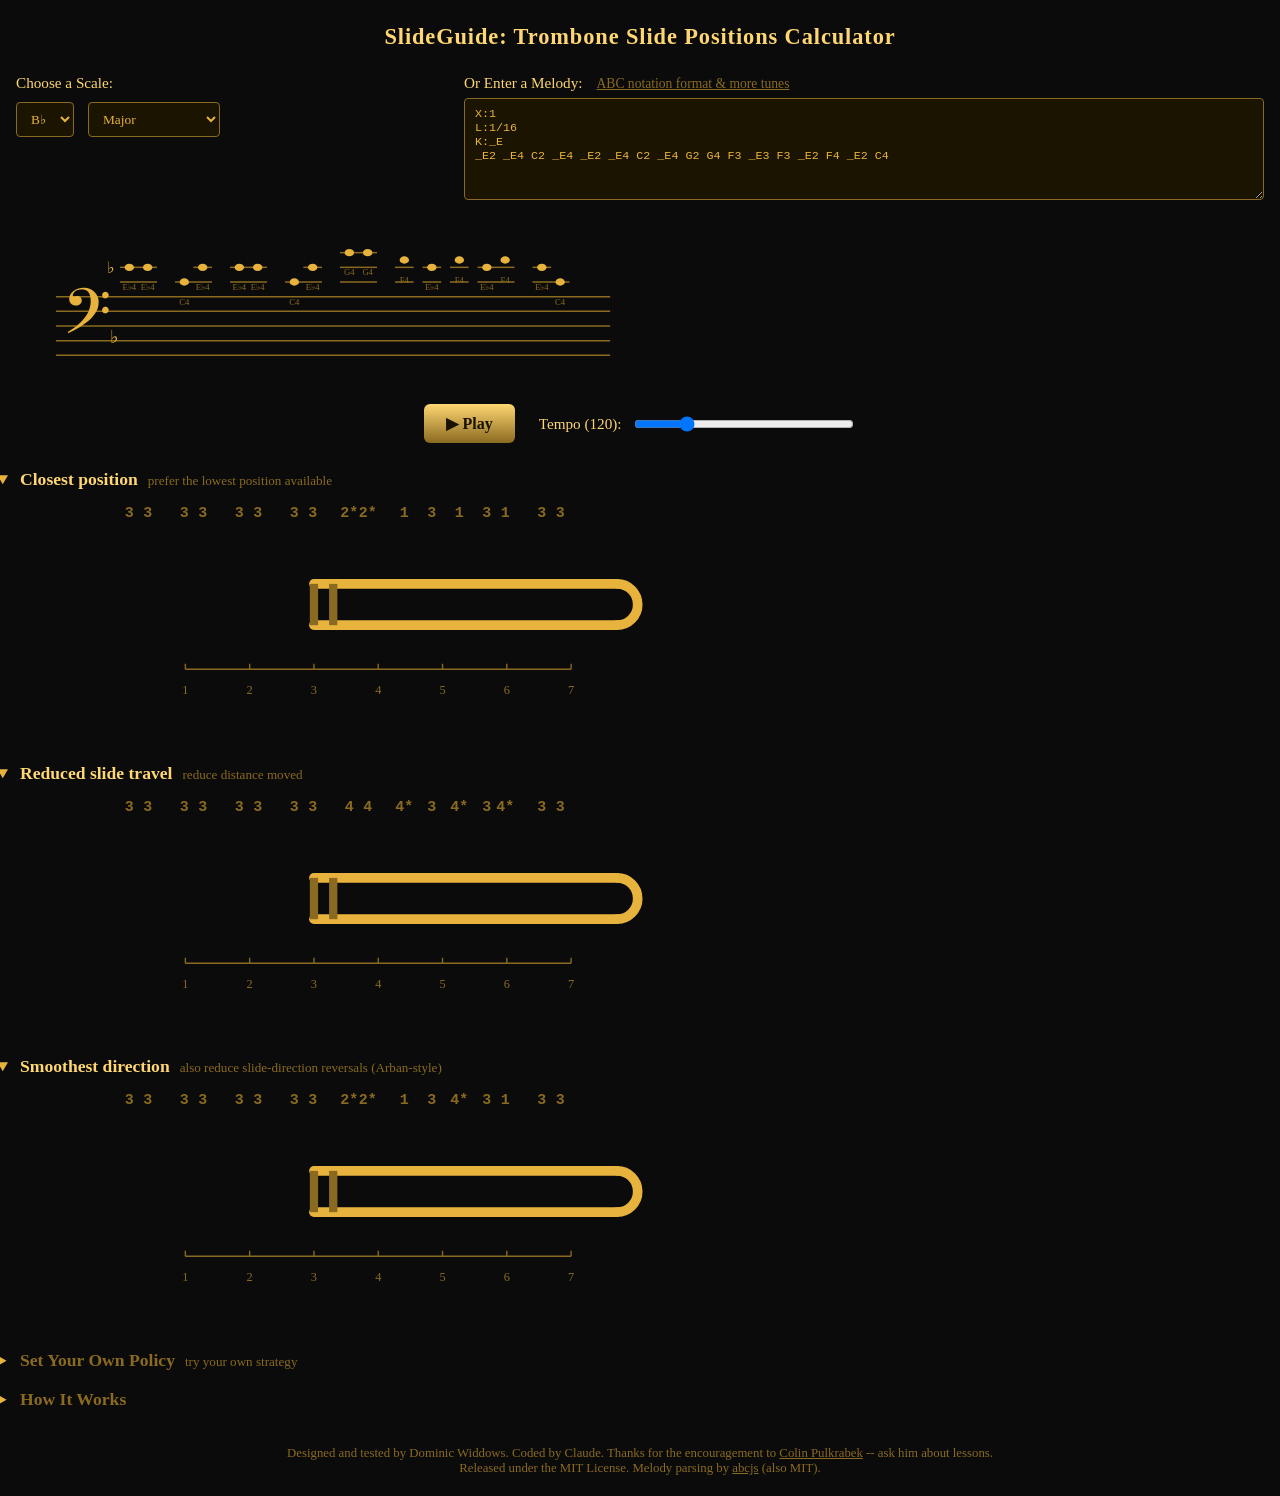
==== index.html @ 0768ce95 "Move CSS out of index.html into style.css Keeps index.html focused on layout/text/markup, with all p" ====
<!DOCTYPE html>
<html lang="en">
<head>
<meta charset="UTF-8">
<meta name="viewport" content="width=device-width, initial-scale=1">
<title>SlideGuide: Trombone Slide Positions Calculator</title>
<link rel="stylesheet" href="style.css">
</head>
<body>

<h1>SlideGuide: Trombone Slide Positions Calculator</h1>

<div class="stage">
  <div class="input-row">
    <div class="scale-entry">
      <label>Choose a Scale:</label>
      <div class="scale-controls">
        <select id="root-select"></select>
        <select id="type-select"></select>
      </div>
    </div>

    <div class="melody-entry">
      <div class="input-label-row">
        <label for="melody-input">Or Enter a Melody:</label>
        <a href="https://abcnotation.com/" target="_blank" rel="noopener">ABC notation format &amp; more tunes</a>
      </div>
      <textarea id="melody-input" rows="6" spellcheck="false" autocapitalize="off" autocorrect="off" autocomplete="off">X:1
L:1/16
K:_E
_E2 _E4 C2 _E4 _E2 _E4 C2 _E4 G2 G4 F3 _E3 F3 _E2 F4 _E2 C4</textarea>
      <div class="melody-controls">
        <span id="melody-error" class="melody-error"></span>
      </div>
    </div>
  </div>

  <div class="staff-scroll" id="staff-scroll">
    <svg id="staff-svg"></svg>
  </div>

  <div class="playback-row">
    <button id="play-btn">&#9654; Play</button>
    <div class="tempo-entry">
      <label for="tempo-select">Tempo (<span id="tempo-value">120</span>):</label>
      <input type="range" id="tempo-select" min="40" max="400" step="1" value="120">
    </div>
  </div>

  <div class="panels" id="panels"></div>

  <details class="panel-details" id="how-it-works">
    <summary><h2>How It Works</h2></summary>
    <div class="panel-body how-it-works-body">
      <h3>1. The problem</h3>
      <p>Many notes on a trombone can be played in more than one slide position: a pitch comes
      from the slide length <em>and</em> which harmonic (partial) of that length's overtone
      series you buzz, so different combinations often land on the same note. A trombonist picks
      one every time, and the choice matters -- it changes how far the slide travels, how often
      it changes direction, and how close to the bell it sits.</p>

      <h3>2. Which notes each position can play</h3>
      <p>Position 1's fundamental is the horn's pedal B♭; each position down lowers that
      fundamental by a semitone, and each fundamental carries its own harmonic series:</p>
      <div class="table-scroll">
        <table class="how-it-works-table">
          <thead>
            <tr><th>Position</th><th>Fundamental</th><th>2nd</th><th>3rd</th><th>4th</th><th>5th</th><th>6th</th><th>7th</th><th>8th</th></tr>
          </thead>
          <tbody>
            <tr><td>1</td><td>B♭1</td><td>B♭2</td><td>F3</td><td>B♭3</td><td>D4</td><td>F4</td><td>&mdash;</td><td>B♭4</td></tr>
            <tr><td>2</td><td>A1</td><td>A2</td><td>E3</td><td>A3</td><td>C♯4</td><td>E4</td><td>G4*</td><td>A4</td></tr>
            <tr><td>3</td><td>A♭1</td><td>A♭2</td><td>E♭3</td><td>A♭3</td><td>C4</td><td>E♭4</td><td>G♭4*</td><td>A♭4</td></tr>
            <tr><td>4</td><td>G1</td><td>G2</td><td>D3</td><td>G3</td><td>B3</td><td>D4</td><td>F4*</td><td>G4</td></tr>
            <tr><td>5</td><td>G♭1</td><td>G♭2</td><td>D♭3</td><td>G♭3</td><td>B♭3</td><td>D♭4</td><td>E4*</td><td>G♭4</td></tr>
            <tr><td>6</td><td>F1</td><td>F2</td><td>C3</td><td>F3</td><td>A3</td><td>C4</td><td>E♭4*</td><td>F4</td></tr>
            <tr><td>7</td><td>E1</td><td>E2</td><td>B2</td><td>E3</td><td>G♯3</td><td>B3</td><td>D4*</td><td>E4</td></tr>
          </tbody>
        </table>
      </div>
      <p class="table-caption">* the 7th partial is always noticeably flat (about a third of a
      semitone) -- the position shown already has the real correction players use (shortening the
      slide slightly to sharpen it back up) baked in. Position 1 has no 7th partial listed at all
      (&mdash;): it's the slide fully closed, the shortest it can physically be, so there's no room
      left to shorten it further and correct that flatness -- unlike every other position.</p>

      <p>Inverting this table gives us a list of which positions are available for playing each
      note -- one row per pitch class, one column per octave, so you can see how the choices
      shift as a scale climbs:</p>
      <div class="table-scroll">
        <table class="how-it-works-table">
          <thead>
            <tr><th>Note</th><th>Octave 2</th><th>Octave 3</th><th>Octave 4</th><th>&hellip;</th></tr>
          </thead>
          <tbody>
            <tr><td>E</td><td>7</td><td>2, 7</td><td>2, 5*, 7</td><td>&hellip;</td></tr>
            <tr><td>F</td><td>6</td><td>1, 6</td><td>1, 4*, 6</td><td>&hellip;</td></tr>
            <tr><td>G♭</td><td>5</td><td>5</td><td>3*, 5, 7*</td><td>&hellip;</td></tr>
            <tr><td>G</td><td>4</td><td>4</td><td>2*, 4, 6*</td><td>&hellip;</td></tr>
            <tr><td>A♭</td><td>3</td><td>3, 7</td><td>3, 5*</td><td>&hellip;</td></tr>
            <tr><td>A</td><td>2</td><td>2, 6</td><td>2, 4*</td><td>&hellip;</td></tr>
            <tr><td>B♭</td><td>1</td><td>1, 5</td><td>1, 3*</td><td>&hellip;</td></tr>
            <tr><td>B</td><td>7</td><td>4, 7</td><td>2*</td><td>&hellip;</td></tr>
            <tr><td>C</td><td></td><td>6</td><td>3, 6</td><td>&hellip;</td></tr>
            <tr><td>D♭</td><td></td><td>5</td><td>2, 5</td><td>&hellip;</td></tr>
            <tr><td>D</td><td></td><td>4</td><td>1, 4, 7*</td><td>&hellip;</td></tr>
            <tr><td>E♭</td><td></td><td>3</td><td>3, 6*</td><td>&hellip;</td></tr>
            <tr><td>&hellip;</td><td>&hellip;</td><td>&hellip;</td><td>&hellip;</td><td>&hellip;</td></tr>
          </tbody>
        </table>
      </div>
      <p class="table-caption">* approximate (a flat 7th partial, or a hard-to-reach high 9th).
      Options thin out toward octave 5 in this snippet only because that's the edge of the range
      shown, not a real rule -- the trailing &hellip; is there so that doesn't read as "high notes
      just have fewer choices". Blank cells are outside this horn's practical range at that
      octave.</p>

      <h3>3. What the solver optimizes</h3>
      <p>Given a note with several playable positions, which one is "best" depends on what you're
      optimizing for. This widget scores every candidate on four things:</p>
      <div class="table-scroll">
        <table class="how-it-works-table">
          <thead>
            <tr><th>Weight</th><th>What it means</th><th>How it's calculated</th></tr>
          </thead>
          <tbody>
            <tr>
              <td>Position</td>
              <td>Prefer a low position number ("closer to the bell").</td>
              <td rowspan="2"><code>position ^ exponent &times; weight</code></td>
            </tr>
            <tr>
              <td>Position exponent</td>
              <td>Makes 5th-7th position disproportionately costlier than 1st-4th, rather than
              everything scaling together.</td>
            </tr>
            <tr>
              <td>Position change</td>
              <td>Prefer less total slide travel between notes.</td>
              <td><code>|position &minus; previous position| &times; weight</code></td>
            </tr>
            <tr>
              <td>Direction change</td>
              <td>Prefer fewer reversals of slide direction. A clean reversal (the slide was
              moving one way, now moves the other) costs a full point; a turn via a note where
              the slide briefly stops costs only a quarter, since stopping on the way up or down
              isn't really the same problem as doubling straight back.</td>
              <td><code>1 &times; weight</code> (clean reversal), <code>0.25 &times; weight</code>
              (via a stationary note), <code>0</code> otherwise</td>
            </tr>
          </tbody>
        </table>
      </div>

      <h3>4. Calculating a Total Score for a Whole Passage</h3>
      <p>The total cost of a position sequence is these four costs added up across every note:
      each note's own position cost, plus the position-change and direction-change cost between
      it and the note before it. A locally cheapest choice for one note can force an expensive one
      at the next, so the solver weighs the whole passage together as a dynamic program: moving
      through it one note at a time, it keeps track of the cheapest running total for every
      (position, incoming-direction)
      combination reachable so far, carrying forward whichever paths could still turn out
      cheapest overall, and only reads off the actual position sequence once it reaches the last
      note and knows which running total won.</p>
      <p>The three fixed panels above are this same solver, just weighted differently -- there's
      no single "correct" position policy, only different ways to choose what to optimize for.
      "Set Your Own Policy" lets you weight those same four things yourself and see what comes
      out.</p>

      <h3>FAQ</h3>
      <p><strong>Can I upload sheet music, a PDF, or a MuseScore file instead of typing ABC?</strong>
      We don't accept file uploads here, since there's been no work done on copyright protection
      for that. You can try converting your file to ABC notation. Tools that sometimes work easily
      include <a href="https://musescore.org/" target="_blank" rel="noopener">MuseScore</a> (free,
      can export a score straight to ABC notation) and
      <a href="https://easyabc.sourceforge.net/" target="_blank" rel="noopener">EasyABC</a> (a
      dedicated ABC editor that can also import MusicXML). Either way, once it's ABC text, paste it
      in here.</p>
    </div>
  </details>

  <p class="credits">Designed and tested by Dominic Widdows. Coded by Claude.
  Thanks for the encouragement to <a href="https://www.colinpulkrabek.com/" target="_blank"
  rel="noopener">Colin Pulkrabek</a> -- ask him about lessons.<br>
  Released under the MIT License. Melody parsing by
  <a href="https://abcjs.net/" target="_blank" rel="noopener">abcjs</a> (also MIT).</p>
</div>

<script src="music-theory.js"></script>
<script src="trombone-positions.js"></script>
<script src="solver.js"></script>
<script src="abcjs-basic-min.js"></script>
<script src="abc-import.js"></script>
<script src="trombone.js"></script>
</body>
</html>
---- style.css ----
:root {
    --brass: #e8b33d;
    --brass-bright: #ffd772;
    --brass-dim: #8a6a20;
    --bg: #0b0b0b;
  }
  html, body {
    margin: 0;
    padding: 0;
    width: 100%;
    background: var(--bg);
    color: var(--brass);
    font-family: Georgia, 'Times New Roman', serif;
    display: flex;
    flex-direction: column;
    align-items: center;
    min-height: 100vh;
    min-width: 0;
    /* Guaranteed backstop: whatever else is or isn't shrinking properly
       further down, the page itself can never scroll or shift sideways. */
    overflow-x: hidden;
  }
  h1 {
    color: var(--brass-bright);
    font-size: 1.4em;
    letter-spacing: 0.04em;
    margin: 24px 0 20px;
    text-align: center;
  }
  .stage {
    width: 100%;
    max-width: 1500px;
    min-width: 0;
    padding: 0 16px;
    box-sizing: border-box;
  }
  svg text {
    font-family: Georgia, 'Times New Roman', serif;
  }
  .toolbar {
    margin: 6px 0 18px;
    display: flex;
    gap: 12px;
    align-items: center;
    justify-content: center;
    flex-wrap: wrap;
  }
  .toolbar .divider {
    width: 1px;
    height: 24px;
    background: var(--brass-dim);
    margin: 0 4px;
  }
  .staff-scroll {
    width: 100%;
    overflow-x: auto;
    margin-bottom: 18px;
  }
  .panels {
    display: flex;
    flex-direction: column;
    gap: 6px;
    align-items: center;
    width: 100%;
  }
  .panel-details {
    width: 100%;
    max-width: 1400px;
    min-width: 0;
    margin-bottom: 6px;
  }
  .panel-details summary {
    cursor: pointer;
    padding: 6px 4px;
    list-style-position: outside;
  }
  .panel-details summary h2 {
    display: inline;
    color: var(--brass-dim);
    font-size: 1.1em;
    margin: 0;
  }
  .panel-details[open] summary h2 {
    color: var(--brass-bright);
  }
  .panel-details summary .panel-note {
    display: inline;
    margin-left: 10px;
    color: var(--brass-dim);
    font-size: 0.82em;
  }
  .panel-body {
    padding: 6px 4px 12px;
    overflow-x: auto;
  }
  .trombone-svg {
    width: 100%;
    min-width: 480px;
    height: auto;
    display: block;
  }
  .position-list {
    width: 100%;
    overflow: hidden;
    height: 24px;
    position: relative;
    margin-bottom: 0;
    /* .panel-body has 4px of left padding that the staff doesn't share
       -- cancel it so noteX lines up in both places against the same
       zero point. */
    margin-left: -4px;
  }
  .position-list-svg {
    display: block;
  }
  .position-list-number {
    font-family: monospace;
    font-size: 15px;
    font-weight: bold;
    fill: var(--brass-dim);
  }
  .position-list-number.active {
    fill: #ff3b30;
    font-weight: bold;
  }
  button {
    background: linear-gradient(180deg, var(--brass-bright), var(--brass-dim));
    color: #1a1200;
    border: none;
    border-radius: 6px;
    padding: 10px 22px;
    font-size: 1em;
    font-weight: bold;
    cursor: pointer;
    font-family: inherit;
  }
  button:disabled {
    opacity: 0.5;
    cursor: default;
  }
  button:not(:disabled):hover {
    background: linear-gradient(180deg, #fff0c0, var(--brass));
  }
  select {
    background: #1a1400;
    color: var(--brass);
    border: 1px solid var(--brass-dim);
    border-radius: 4px;
    padding: 8px 10px;
    font-family: inherit;
  }
  .staff-note {
    fill: var(--brass);
    transition: fill 0.08s linear;
  }
  .staff-note.active {
    fill: #ff3b30;
  }
  .staff-label {
    fill: var(--brass-dim);
    transition: fill 0.08s linear;
  }
  .staff-label.active {
    fill: #ff3b30;
  }
  .expert-controls {
    display: flex;
    flex-direction: column;
    gap: 10px;
    padding: 4px 4px 18px;
    max-width: 900px;
  }
  .expert-controls label {
    display: grid;
    grid-template-columns: 220px 1fr 48px;
    align-items: center;
    gap: 10px;
  }
  .expert-label {
    text-align: right;
    font-size: 0.9em;
  }
  .expert-hint {
    display: block;
    color: var(--brass-dim);
    font-size: 0.82em;
  }
  .expert-value {
    font-family: monospace;
    text-align: right;
  }
  .how-it-works-body {
    max-width: 720px;
    margin: 0 auto;
    line-height: 1.5;
  }
  .how-it-works-body h3 {
    color: var(--brass-bright);
    font-size: 1em;
    margin: 18px 0 6px;
  }
  .how-it-works-body h3:first-child {
    margin-top: 4px;
  }
  .how-it-works-body p {
    margin: 0 0 10px;
    font-size: 0.92em;
  }
  .how-it-works-body ul {
    margin: 0 0 10px;
    padding-left: 1.2em;
    font-size: 0.92em;
  }
  .how-it-works-body li {
    margin-bottom: 6px;
  }
  .table-scroll {
    overflow-x: auto;
    margin: 4px 0 14px;
  }
  .how-it-works-table {
    width: 100%;
    border-collapse: collapse;
    font-size: 0.88em;
  }
  .how-it-works-table th, .how-it-works-table td {
    border: 1px solid var(--brass-dim);
    padding: 6px 8px;
    text-align: left;
    vertical-align: top;
  }
  .how-it-works-table th {
    color: var(--brass-bright);
    font-weight: bold;
  }
  .how-it-works-table code {
    color: var(--brass-bright);
    font-family: monospace;
    font-size: 0.95em;
  }
  .table-caption {
    margin: -8px 0 14px;
    color: var(--brass-dim);
    font-size: 0.8em;
    font-style: italic;
  }
  .input-row {
    width: 100%;
    max-width: 1400px;
    margin: 4px 0 20px;
    display: flex;
    gap: 28px;
    align-items: flex-start;
    flex-wrap: wrap;
  }
  .melody-entry {
    flex: 2 1 480px;
    min-width: 0;
    display: flex;
    flex-direction: column;
    gap: 6px;
  }
  .scale-entry {
    flex: 1 1 260px;
    min-width: 0;
    display: flex;
    flex-direction: column;
    gap: 10px;
  }
  .playback-row {
    width: 100%;
    max-width: 1400px;
    margin: 4px 0 20px;
    display: flex;
    align-items: center;
    justify-content: center;
    gap: 24px;
    flex-wrap: wrap;
  }
  .tempo-entry {
    display: flex;
    align-items: center;
    gap: 10px;
  }
  .tempo-entry label {
    color: var(--brass-bright);
    font-size: 0.95em;
    white-space: nowrap;
  }
  .tempo-entry input[type="range"] {
    width: 220px;
  }
  .melody-entry label, .scale-entry label {
    color: var(--brass-bright);
    font-size: 0.95em;
  }
  .input-label-row {
    display: flex;
    align-items: baseline;
    justify-content: flex-start;
    gap: 14px;
    flex-wrap: wrap;
  }
  .input-label-row a {
    color: var(--brass-dim);
    font-size: 0.85em;
  }
  .input-label-row a:hover {
    color: var(--brass-bright);
  }
  .melody-entry textarea {
    width: 100%;
    box-sizing: border-box;
    background: #1a1400;
    color: var(--brass);
    border: 1px solid var(--brass-dim);
    border-radius: 4px;
    padding: 8px 10px;
    font-family: monospace;
    font-size: 0.9em;
    resize: vertical;
  }
  .melody-controls, .scale-controls {
    display: flex;
    align-items: center;
    gap: 14px;
    flex-wrap: wrap;
  }
  .melody-error {
    color: #ff6b5a;
    font-size: 0.85em;
  }
  .credits {
    width: 100%;
    max-width: 900px;
    margin: 30px auto 20px;
    color: var(--brass-dim);
    font-size: 0.8em;
    text-align: center;
  }
  .credits a {
    color: var(--brass-dim);
    text-decoration: underline;
  }
  .credits a:hover {
    color: var(--brass-bright);
  }
  /* On a narrow phone, the staff and surrounding controls otherwise
     dominate the page while the trombone graphics -- the actual point
     of the widget -- shrink down small: pull the controls back so the
     trombones get more of the visual weight (the staff's own size is
     handled separately, in JS, since it's rendered as an SVG at a
     computed pixel size rather than styled via CSS). */
  @media (max-width: 600px) {
    h1 {
      font-size: 1.1em;
      margin: 16px 0 12px;
    }
    .melody-entry label, .scale-entry label, .input-label-row a {
      font-size: 0.82em;
    }
    .melody-entry textarea {
      font-size: 0.78em;
    }
    select, button {
      font-size: 0.85em;
      padding: 7px 14px;
    }
    .tempo-entry input[type="range"] {
      width: 140px;
    }
    .panel-details summary h2 {
      font-size: 0.95em;
    }
    .panel-details summary .panel-note {
      font-size: 0.75em;
    }
  }
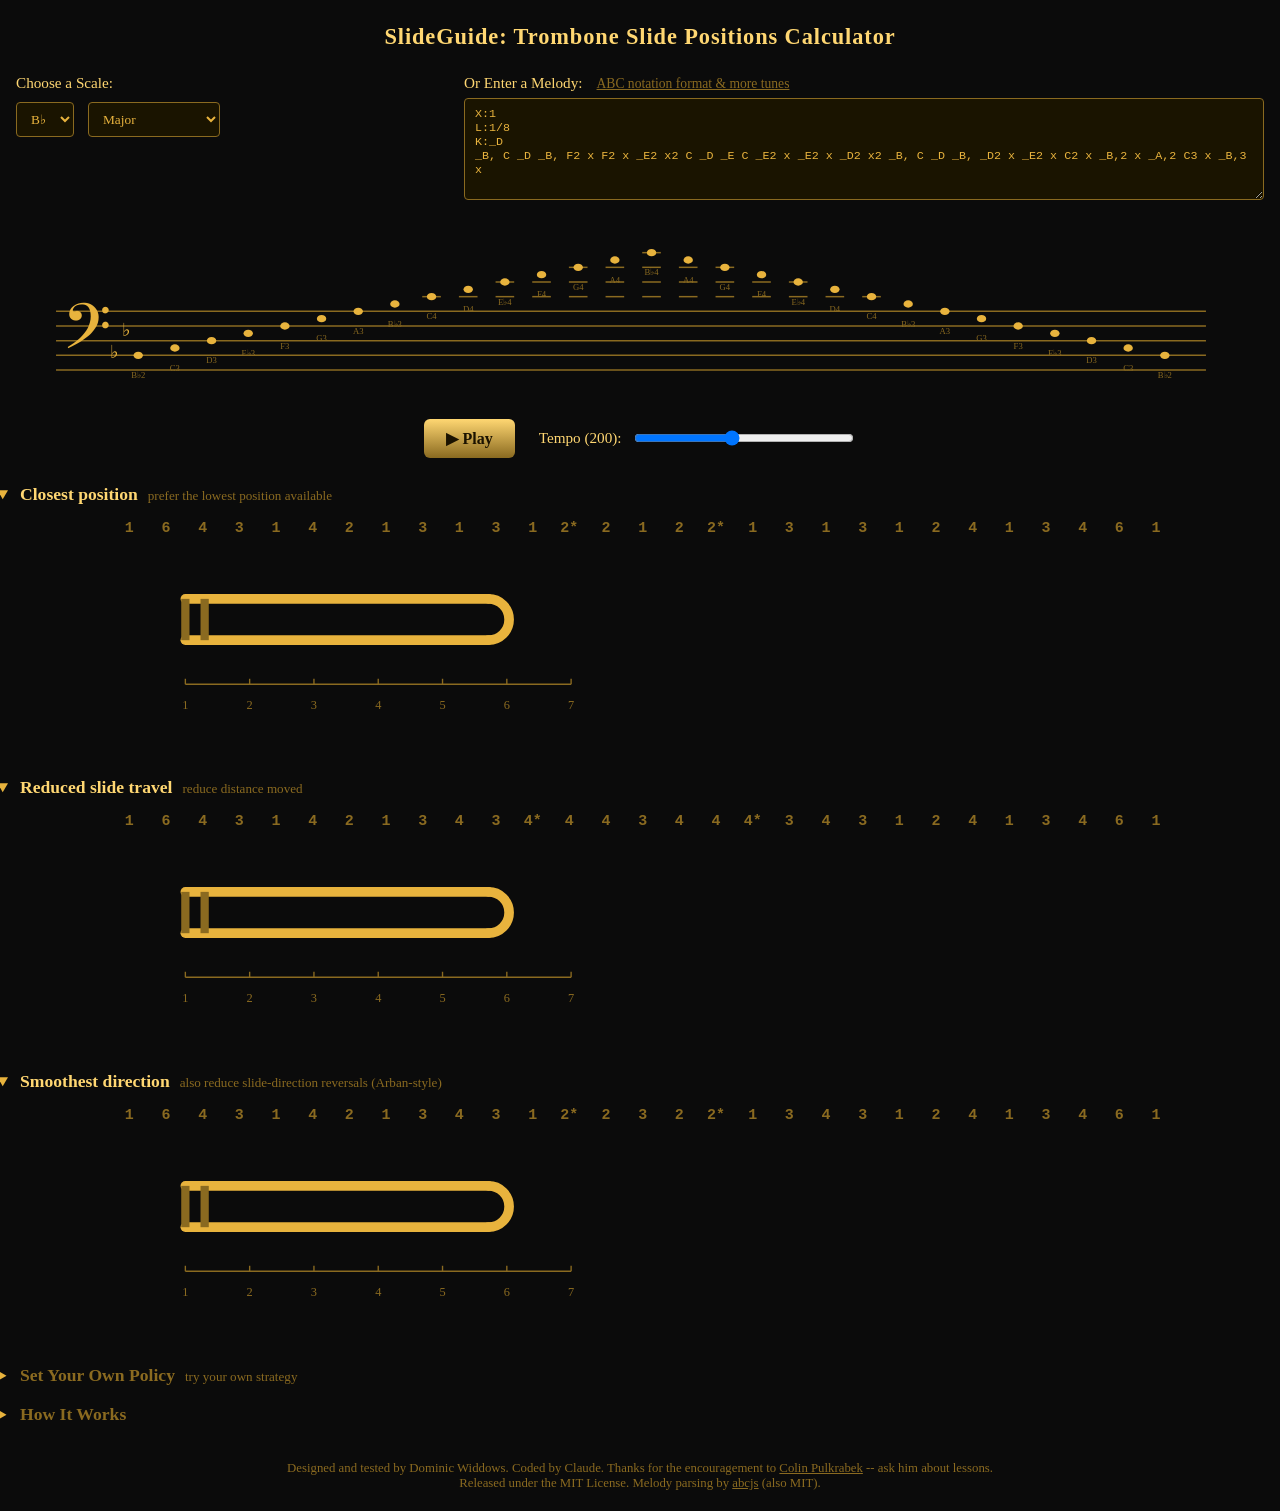
==== commit 6640e5a5: "Support ABC rests as timed gaps, default to scale picker, retune default melody Rests (z/x/Z/X) now " ====
--- a/index.html
+++ b/index.html
@@ -26,9 +26,9 @@
         <a href="https://abcnotation.com/" target="_blank" rel="noopener">ABC notation format &amp; more tunes</a>
       </div>
       <textarea id="melody-input" rows="6" spellcheck="false" autocapitalize="off" autocorrect="off" autocomplete="off">X:1
-L:1/16
-K:_E
-_E2 _E4 C2 _E4 _E2 _E4 C2 _E4 G2 G4 F3 _E3 F3 _E2 F4 _E2 C4</textarea>
+L:1/8
+K:_D
+_B, C _D _B, F2 x F2 x _E2 x2 C _D _E C _E2 x _E2 x _D2 x2 _B, C _D _B, _D2 x _E2 x C2 x _B,2 x _A,2 C3 x _B,3 x</textarea>
       <div class="melody-controls">
         <span id="melody-error" class="melody-error"></span>
       </div>
@@ -42,8 +42,8 @@
   <div class="playback-row">
     <button id="play-btn">&#9654; Play</button>
     <div class="tempo-entry">
-      <label for="tempo-select">Tempo (<span id="tempo-value">120</span>):</label>
-      <input type="range" id="tempo-select" min="40" max="400" step="1" value="120">
+      <label for="tempo-select">Tempo (<span id="tempo-value">200</span>):</label>
+      <input type="range" id="tempo-select" min="40" max="400" step="1" value="200">
     </div>
   </div>
 
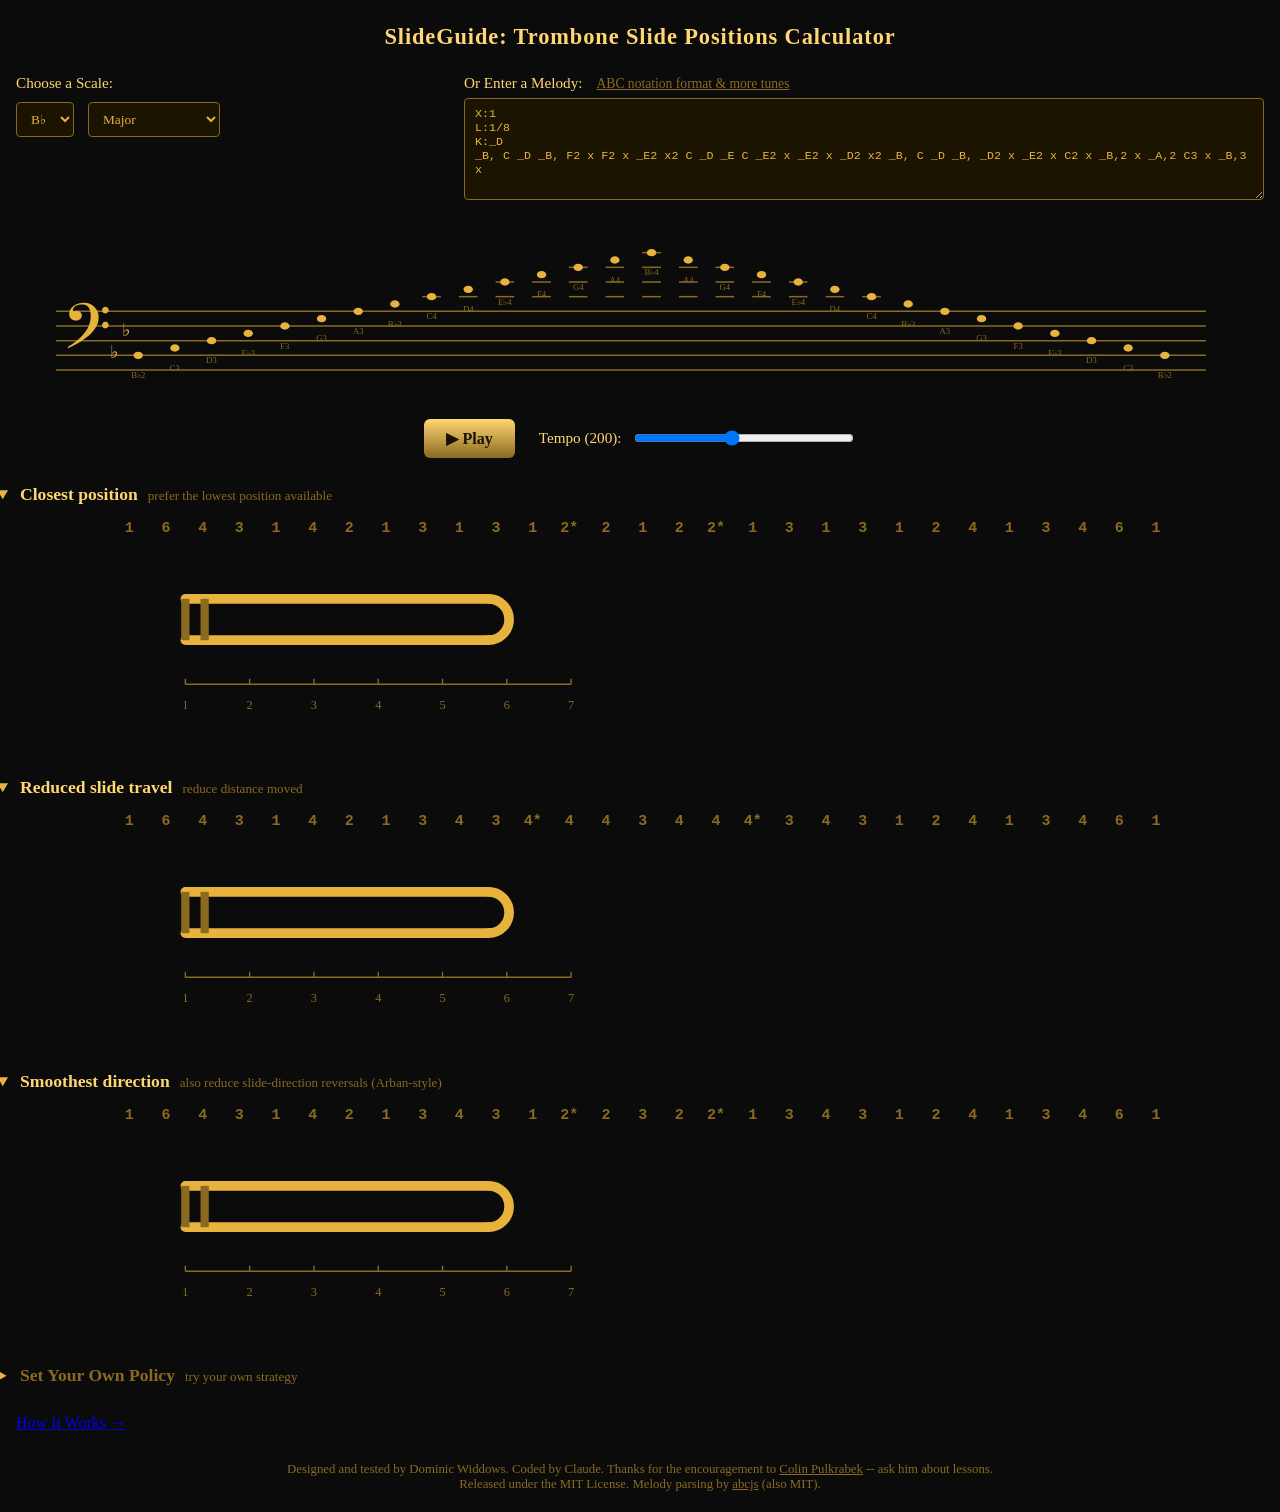
==== commit fa427ecf: "Add interactive notes table to harmonic series page, split slide-position theory into its own page -" ====
--- a/index.html
+++ b/index.html
@@ -49,135 +49,7 @@
 
   <div class="panels" id="panels"></div>
 
-  <details class="panel-details" id="how-it-works">
-    <summary><h2>How It Works</h2></summary>
-    <div class="panel-body how-it-works-body">
-      <h3>1. The problem</h3>
-      <p>Many notes on a trombone can be played in more than one slide position: a pitch comes
-      from the slide length <em>and</em> which harmonic (partial) of that length's overtone
-      series you buzz, so different combinations often land on the same note. A trombonist picks
-      one every time, and the choice matters -- it changes how far the slide travels, how often
-      it changes direction, and how close to the bell it sits.</p>
-
-      <h3>2. Which notes each position can play</h3>
-      <p>Position 1's fundamental is the horn's pedal B♭; each position down lowers that
-      fundamental by a semitone, and each fundamental carries its own harmonic series:</p>
-      <div class="table-scroll">
-        <table class="how-it-works-table">
-          <thead>
-            <tr><th>Position</th><th>Fundamental</th><th>2nd</th><th>3rd</th><th>4th</th><th>5th</th><th>6th</th><th>7th</th><th>8th</th></tr>
-          </thead>
-          <tbody>
-            <tr><td>1</td><td>B♭1</td><td>B♭2</td><td>F3</td><td>B♭3</td><td>D4</td><td>F4</td><td>&mdash;</td><td>B♭4</td></tr>
-            <tr><td>2</td><td>A1</td><td>A2</td><td>E3</td><td>A3</td><td>C♯4</td><td>E4</td><td>G4*</td><td>A4</td></tr>
-            <tr><td>3</td><td>A♭1</td><td>A♭2</td><td>E♭3</td><td>A♭3</td><td>C4</td><td>E♭4</td><td>G♭4*</td><td>A♭4</td></tr>
-            <tr><td>4</td><td>G1</td><td>G2</td><td>D3</td><td>G3</td><td>B3</td><td>D4</td><td>F4*</td><td>G4</td></tr>
-            <tr><td>5</td><td>G♭1</td><td>G♭2</td><td>D♭3</td><td>G♭3</td><td>B♭3</td><td>D♭4</td><td>E4*</td><td>G♭4</td></tr>
-            <tr><td>6</td><td>F1</td><td>F2</td><td>C3</td><td>F3</td><td>A3</td><td>C4</td><td>E♭4*</td><td>F4</td></tr>
-            <tr><td>7</td><td>E1</td><td>E2</td><td>B2</td><td>E3</td><td>G♯3</td><td>B3</td><td>D4*</td><td>E4</td></tr>
-          </tbody>
-        </table>
-      </div>
-      <p class="table-caption">* the 7th partial is always noticeably flat (about a third of a
-      semitone) -- the position shown already has the real correction players use (shortening the
-      slide slightly to sharpen it back up) baked in. Position 1 has no 7th partial listed at all
-      (&mdash;): it's the slide fully closed, the shortest it can physically be, so there's no room
-      left to shorten it further and correct that flatness -- unlike every other position.</p>
-
-      <p>Inverting this table gives us a list of which positions are available for playing each
-      note -- one row per pitch class, one column per octave, so you can see how the choices
-      shift as a scale climbs:</p>
-      <div class="table-scroll">
-        <table class="how-it-works-table">
-          <thead>
-            <tr><th>Note</th><th>Octave 2</th><th>Octave 3</th><th>Octave 4</th><th>&hellip;</th></tr>
-          </thead>
-          <tbody>
-            <tr><td>E</td><td>7</td><td>2, 7</td><td>2, 5*, 7</td><td>&hellip;</td></tr>
-            <tr><td>F</td><td>6</td><td>1, 6</td><td>1, 4*, 6</td><td>&hellip;</td></tr>
-            <tr><td>G♭</td><td>5</td><td>5</td><td>3*, 5, 7*</td><td>&hellip;</td></tr>
-            <tr><td>G</td><td>4</td><td>4</td><td>2*, 4, 6*</td><td>&hellip;</td></tr>
-            <tr><td>A♭</td><td>3</td><td>3, 7</td><td>3, 5*</td><td>&hellip;</td></tr>
-            <tr><td>A</td><td>2</td><td>2, 6</td><td>2, 4*</td><td>&hellip;</td></tr>
-            <tr><td>B♭</td><td>1</td><td>1, 5</td><td>1, 3*</td><td>&hellip;</td></tr>
-            <tr><td>B</td><td>7</td><td>4, 7</td><td>2*</td><td>&hellip;</td></tr>
-            <tr><td>C</td><td></td><td>6</td><td>3, 6</td><td>&hellip;</td></tr>
-            <tr><td>D♭</td><td></td><td>5</td><td>2, 5</td><td>&hellip;</td></tr>
-            <tr><td>D</td><td></td><td>4</td><td>1, 4, 7*</td><td>&hellip;</td></tr>
-            <tr><td>E♭</td><td></td><td>3</td><td>3, 6*</td><td>&hellip;</td></tr>
-            <tr><td>&hellip;</td><td>&hellip;</td><td>&hellip;</td><td>&hellip;</td><td>&hellip;</td></tr>
-          </tbody>
-        </table>
-      </div>
-      <p class="table-caption">* approximate (a flat 7th partial, or a hard-to-reach high 9th).
-      Options thin out toward octave 5 in this snippet only because that's the edge of the range
-      shown, not a real rule -- the trailing &hellip; is there so that doesn't read as "high notes
-      just have fewer choices". Blank cells are outside this horn's practical range at that
-      octave.</p>
-
-      <h3>3. What the solver optimizes</h3>
-      <p>Given a note with several playable positions, which one is "best" depends on what you're
-      optimizing for. This widget scores every candidate on four things:</p>
-      <div class="table-scroll">
-        <table class="how-it-works-table">
-          <thead>
-            <tr><th>Weight</th><th>What it means</th><th>How it's calculated</th></tr>
-          </thead>
-          <tbody>
-            <tr>
-              <td>Position</td>
-              <td>Prefer a low position number ("closer to the bell").</td>
-              <td rowspan="2"><code>position ^ exponent &times; weight</code></td>
-            </tr>
-            <tr>
-              <td>Position exponent</td>
-              <td>Makes 5th-7th position disproportionately costlier than 1st-4th, rather than
-              everything scaling together.</td>
-            </tr>
-            <tr>
-              <td>Position change</td>
-              <td>Prefer less total slide travel between notes.</td>
-              <td><code>|position &minus; previous position| &times; weight</code></td>
-            </tr>
-            <tr>
-              <td>Direction change</td>
-              <td>Prefer fewer reversals of slide direction. A clean reversal (the slide was
-              moving one way, now moves the other) costs a full point; a turn via a note where
-              the slide briefly stops costs only a quarter, since stopping on the way up or down
-              isn't really the same problem as doubling straight back.</td>
-              <td><code>1 &times; weight</code> (clean reversal), <code>0.25 &times; weight</code>
-              (via a stationary note), <code>0</code> otherwise</td>
-            </tr>
-          </tbody>
-        </table>
-      </div>
-
-      <h3>4. Calculating a Total Score for a Whole Passage</h3>
-      <p>The total cost of a position sequence is these four costs added up across every note:
-      each note's own position cost, plus the position-change and direction-change cost between
-      it and the note before it. A locally cheapest choice for one note can force an expensive one
-      at the next, so the solver weighs the whole passage together as a dynamic program: moving
-      through it one note at a time, it keeps track of the cheapest running total for every
-      (position, incoming-direction)
-      combination reachable so far, carrying forward whichever paths could still turn out
-      cheapest overall, and only reads off the actual position sequence once it reaches the last
-      note and knows which running total won.</p>
-      <p>The three fixed panels above are this same solver, just weighted differently -- there's
-      no single "correct" position policy, only different ways to choose what to optimize for.
-      "Set Your Own Policy" lets you weight those same four things yourself and see what comes
-      out.</p>
-
-      <h3>FAQ</h3>
-      <p><strong>Can I upload sheet music, a PDF, or a MuseScore file instead of typing ABC?</strong>
-      We don't accept file uploads here, since there's been no work done on copyright protection
-      for that. You can try converting your file to ABC notation. Tools that sometimes work easily
-      include <a href="https://musescore.org/" target="_blank" rel="noopener">MuseScore</a> (free,
-      can export a score straight to ABC notation) and
-      <a href="https://easyabc.sourceforge.net/" target="_blank" rel="noopener">EasyABC</a> (a
-      dedicated ABC editor that can also import MusicXML). Either way, once it's ABC text, paste it
-      in here.</p>
-    </div>
-  </details>
+  <p><a href="slide_theory.html">How It Works &rarr;</a></p>
 
   <p class="credits">Designed and tested by Dominic Widdows. Coded by Claude.
   Thanks for the encouragement to <a href="https://www.colinpulkrabek.com/" target="_blank"
@@ -188,6 +60,7 @@
 
 <script src="music-theory.js"></script>
 <script src="trombone-positions.js"></script>
+<script src="staff-view.js"></script>
 <script src="solver.js"></script>
 <script src="abcjs-basic-min.js"></script>
 <script src="abc-import.js"></script>
--- a/style.css
+++ b/style.css
@@ -109,6 +109,73 @@
        -- cancel it so noteX lines up in both places against the same
        zero point. */
     margin-left: -4px;
+  }
+  .pipe-wrap {
+    width: 100%;
+    max-width: 900px;
+    margin: 6px 0 22px;
+  }
+  .pipe-label {
+    max-width: 900px;
+    margin: 0 0 4px;
+    font-size: 0.9em;
+    color: var(--brass-dim);
+  }
+  .pipe-svg {
+    display: block;
+    width: 100%;
+    height: auto;
+  }
+  .build-table-row {
+    margin: 4px 0 14px;
+  }
+  .small-btn {
+    padding: 6px 14px;
+    font-size: 0.85em;
+  }
+  .section-divider {
+    width: 100%;
+    max-width: 900px;
+    border: none;
+    border-top: 1px solid var(--brass-dim);
+    margin: 8px 0 20px;
+  }
+  .freq-entry {
+    display: flex;
+    align-items: center;
+    gap: 10px;
+    margin: 4px 0 18px;
+    flex-wrap: wrap;
+  }
+  .freq-entry input[type="range"] {
+    width: 260px;
+  }
+  .freq-entry span {
+    font-family: monospace;
+    color: var(--brass);
+    min-width: 3.5em;
+    font-size: 0.95em;
+  }
+  .impedance-wrap {
+    width: 100%;
+    max-width: 900px;
+    margin: 6px 0 22px;
+  }
+  .impedance-svg {
+    display: block;
+    width: 100%;
+    height: auto;
+  }
+  /* Same alignment idea as .position-list (a row of SVG-text labels
+     sharing the staff's own noteX coordinates), but for a container
+     that doesn't sit inside .panel-body -- so it needs none of that
+     class's -4px compensation for padding it doesn't have. */
+  .number-row {
+    width: 100%;
+    overflow: hidden;
+    height: 24px;
+    position: relative;
+    margin-bottom: 0;
   }
   .position-list-svg {
     display: block;
@@ -277,12 +344,15 @@
     gap: 24px;
     flex-wrap: wrap;
   }
-  .tempo-entry {
+  .tempo-entry, .position-entry {
     display: flex;
     align-items: center;
     gap: 10px;
   }
-  .tempo-entry label {
+  .position-entry {
+    margin: 4px 0 18px;
+  }
+  .tempo-entry label, .position-entry label, .freq-entry label {
     color: var(--brass-bright);
     font-size: 0.95em;
     white-space: nowrap;
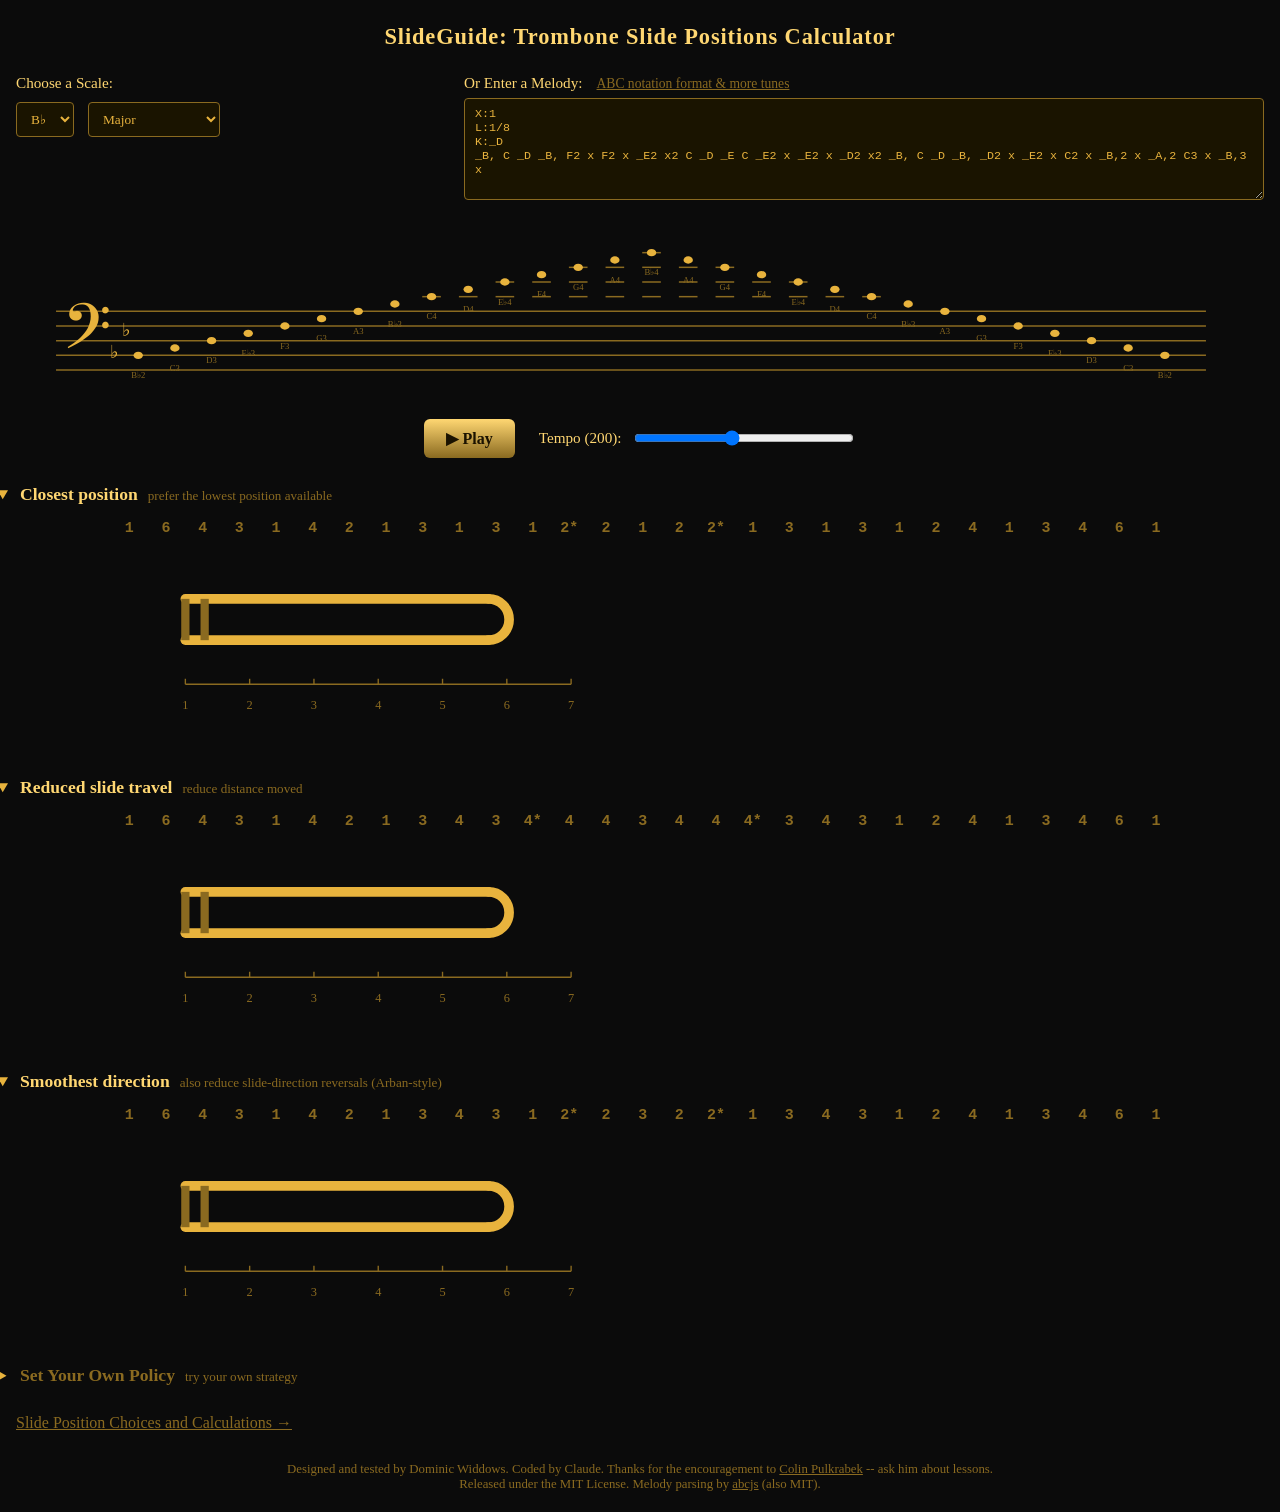
==== commit 99187179: "refactored horn description" ====
--- a/index.html
+++ b/index.html
@@ -49,7 +49,7 @@
 
   <div class="panels" id="panels"></div>
 
-  <p><a href="slide_theory.html">How It Works &rarr;</a></p>
+  <p><a href="slide_theory.html">Slide Position Choices and Calculations &rarr;</a></p>
 
   <p class="credits">Designed and tested by Dominic Widdows. Coded by Claude.
   Thanks for the encouragement to <a href="https://www.colinpulkrabek.com/" target="_blank"
--- a/style.css
+++ b/style.css
@@ -26,6 +26,13 @@
     letter-spacing: 0.04em;
     margin: 24px 0 20px;
     text-align: center;
+  }
+  a {
+    color: var(--brass-dim);
+    text-decoration: underline;
+  }
+  a:hover {
+    color: var(--brass-bright);
   }
   .stage {
     width: 100%;
@@ -285,6 +292,51 @@
     overflow-x: auto;
     margin: 4px 0 14px;
   }
+  .note-list-scroll {
+    width: fit-content;
+    max-width: 100%;
+    border: 1px solid var(--brass-dim);
+    border-radius: 4px;
+    margin: 4px 0 14px;
+  }
+  .note-table {
+    width: auto;
+    border-collapse: collapse;
+  }
+  .note-table th, .note-table td {
+    border: 1px solid var(--brass-dim);
+    padding: 3px 10px;
+    text-align: left;
+  }
+  .note-table th {
+    background: var(--bg);
+    color: var(--brass-bright);
+    font-weight: bold;
+    font-size: 0.88em;
+  }
+  .note-thumb-cell {
+    padding: 0 4px;
+  }
+  .note-thumb-svg {
+    display: block;
+  }
+  .note-name-cell {
+    font-weight: bold;
+    color: var(--brass-bright);
+    font-size: 1em;
+    white-space: nowrap;
+  }
+  .note-positions-cell {
+    font-family: monospace;
+    font-weight: bold;
+    color: var(--brass-bright);
+    font-size: 1.15em;
+    white-space: nowrap;
+  }
+  .note-positions-ellipsis {
+    font-weight: normal;
+    color: var(--brass-dim);
+  }
   .how-it-works-table {
     width: 100%;
     border-collapse: collapse;
@@ -372,11 +424,7 @@
     flex-wrap: wrap;
   }
   .input-label-row a {
-    color: var(--brass-dim);
     font-size: 0.85em;
-  }
-  .input-label-row a:hover {
-    color: var(--brass-bright);
   }
   .melody-entry textarea {
     width: 100%;
@@ -407,13 +455,6 @@
     color: var(--brass-dim);
     font-size: 0.8em;
     text-align: center;
-  }
-  .credits a {
-    color: var(--brass-dim);
-    text-decoration: underline;
-  }
-  .credits a:hover {
-    color: var(--brass-bright);
   }
   /* On a narrow phone, the staff and surrounding controls otherwise
      dominate the page while the trombone graphics -- the actual point
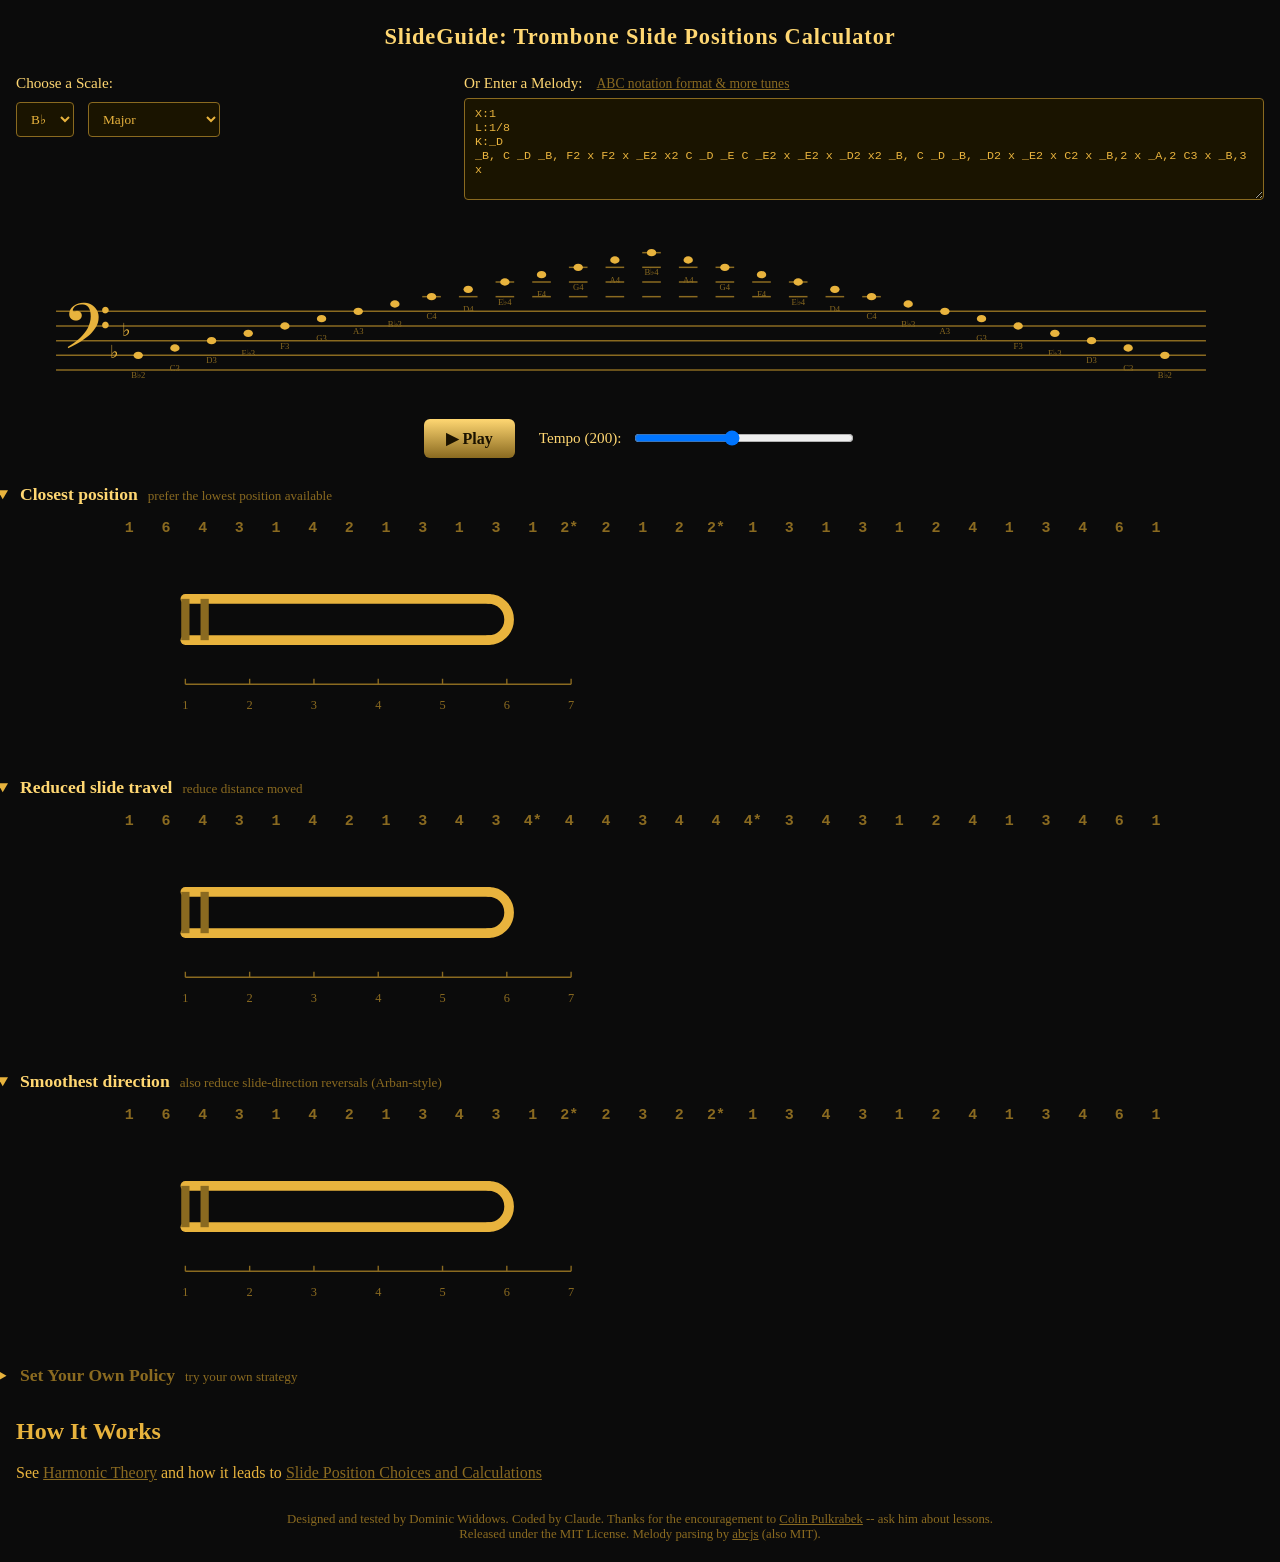
==== commit d7558755: "How it works section" ====
--- a/index.html
+++ b/index.html
@@ -49,7 +49,10 @@
 
   <div class="panels" id="panels"></div>
 
-  <p><a href="slide_theory.html">Slide Position Choices and Calculations &rarr;</a></p>
+  <h2>How It Works</h2>
+
+  <p>See <a href="harmonic_theory.html">Harmonic Theory</a> and how it leads to
+    <a href="slide_theory.html">Slide Position Choices and Calculations</a></p>
 
   <p class="credits">Designed and tested by Dominic Widdows. Coded by Claude.
   Thanks for the encouragement to <a href="https://www.colinpulkrabek.com/" target="_blank"
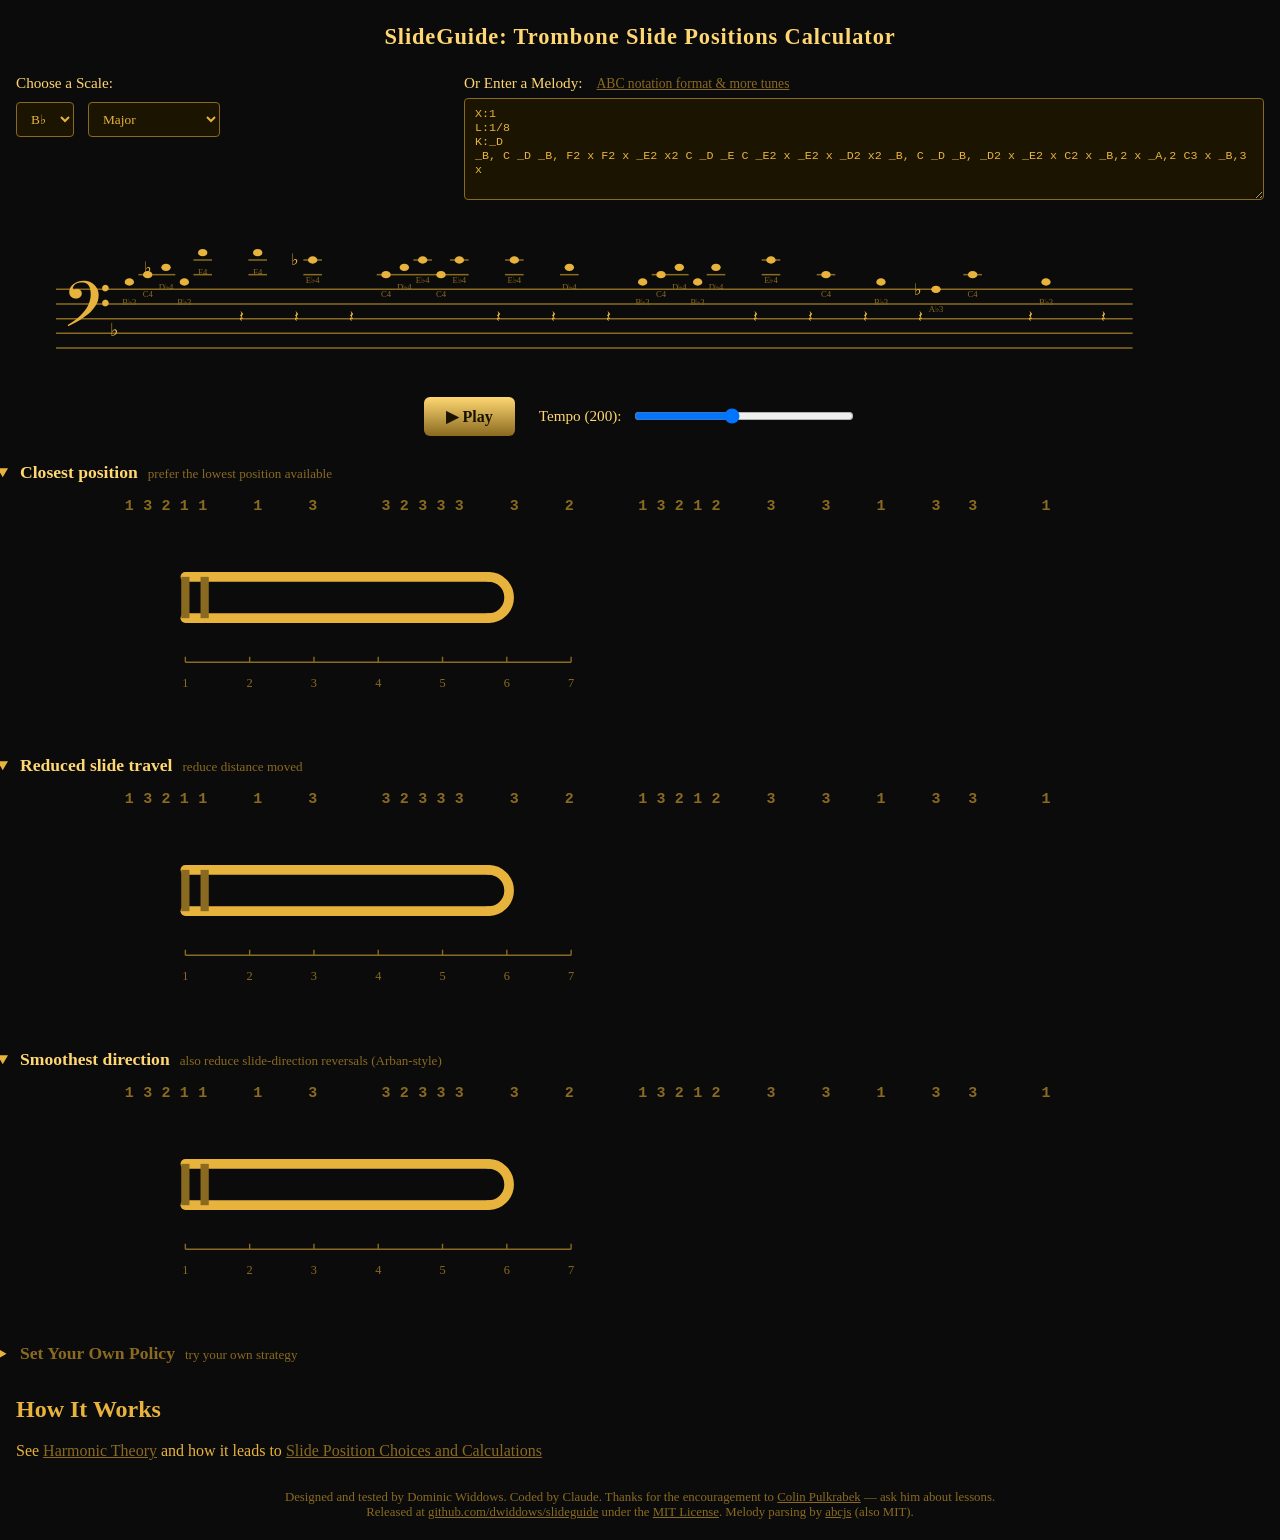
==== commit 8d39c67e: "Link GitHub repo and MIT License from the credits footer Co-Authored-By: Claude Sonnet 5 <noreply@an" ====
--- a/index.html
+++ b/index.html
@@ -56,8 +56,10 @@
 
   <p class="credits">Designed and tested by Dominic Widdows. Coded by Claude.
   Thanks for the encouragement to <a href="https://www.colinpulkrabek.com/" target="_blank"
-  rel="noopener">Colin Pulkrabek</a> -- ask him about lessons.<br>
-  Released under the MIT License. Melody parsing by
+  rel="noopener">Colin Pulkrabek</a> &mdash; ask him about lessons.<br>
+  Released at <a href="https://github.com/dwiddows/slideguide" target="_blank"
+  rel="noopener">github.com/dwiddows/slideguide</a> under the
+  <a href="LICENSE" target="_blank" rel="noopener">MIT License</a>. Melody parsing by
   <a href="https://abcjs.net/" target="_blank" rel="noopener">abcjs</a> (also MIT).</p>
 </div>
 
--- a/style.css
+++ b/style.css
@@ -40,6 +40,11 @@
     min-width: 0;
     padding: 0 16px;
     box-sizing: border-box;
+  }
+  .stage h3 {
+    color: var(--brass-bright);
+    font-size: 1em;
+    margin: 18px 0 6px;
   }
   svg text {
     font-family: Georgia, 'Times New Roman', serif;
@@ -126,7 +131,7 @@
     max-width: 900px;
     margin: 0 0 4px;
     font-size: 0.9em;
-    color: var(--brass-dim);
+    color: var(--brass);
   }
   .pipe-svg {
     display: block;
@@ -139,6 +144,29 @@
   .small-btn {
     padding: 6px 14px;
     font-size: 0.85em;
+  }
+  .live-reminder-row {
+    display: flex;
+    align-items: center;
+    justify-content: center;
+    gap: 16px;
+    flex-wrap: wrap;
+    margin: 4px 0 14px;
+  }
+  .pipe-wrap-small {
+    width: 320px;
+    max-width: 100%;
+  }
+  .staff-thumb-small {
+    display: flex;
+    align-items: center;
+    justify-content: center;
+    /* Fixed regardless of which note is showing -- a pedal tone's
+       ledger lines make a much taller SVG than an in-staff note's, and
+       without a fixed frame that difference reflows the table below on
+       every note change. 128px covers this page's full range (E1 to
+       B♭4) at the live reminder's 1.8x scale, with a little headroom. */
+    height: 132px;
   }
   .section-divider {
     width: 100%;
@@ -182,7 +210,7 @@
     overflow: hidden;
     height: 24px;
     position: relative;
-    margin-bottom: 0;
+    margin-bottom: 18px;
   }
   .position-list-svg {
     display: block;
